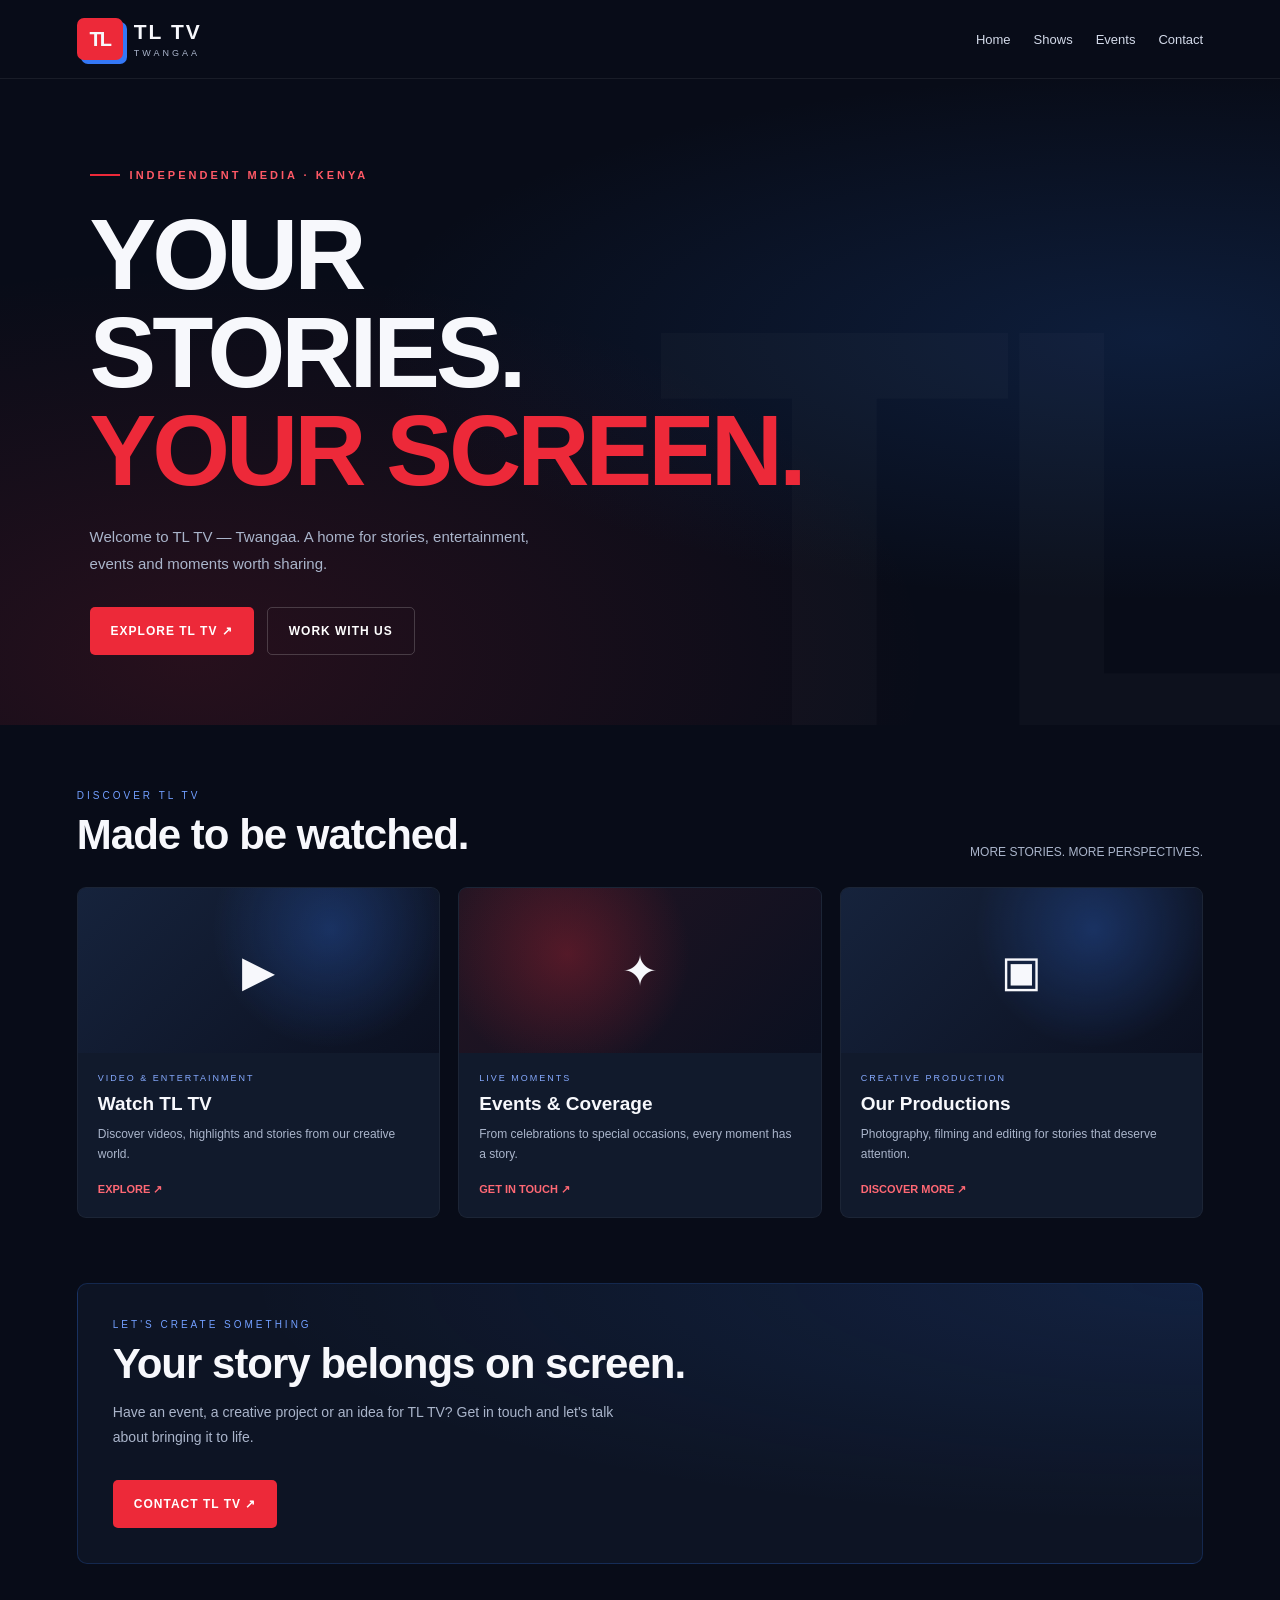
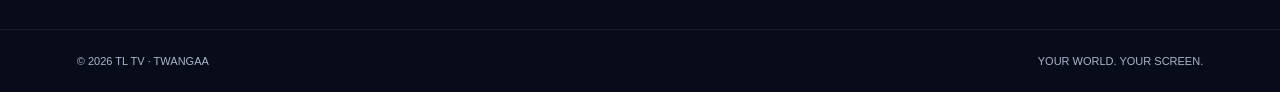
==== index.html @ fb5e9a37 "tltv" ====
<!DOCTYPE html>
<html lang="en">
<head>
  <meta charset="UTF-8">
  <meta name="viewport" content="width=device-width, initial-scale=1.0">
  <meta name="theme-color" content="#080c18">
  <meta name="description" content="TL TV — Twangaa. Your stories, your screen.">
  <title>TL TV | Twangaa</title>
  <style>
    * {
      box-sizing: border-box;
      margin: 0;
      padding: 0;
    }

    :root {
      --bg: #080c18;
      --panel: #111a2c;
      --red: #ed2939;
      --blue: #3478f6;
      --white: #f7f8fc;
      --muted: #aab5cb;
    }

    html {
      scroll-behavior: smooth;
    }

    body {
      background: var(--bg);
      color: var(--white);
      font-family: Arial, Helvetica, sans-serif;
      overflow-x: hidden;
    }

    a {
      color: inherit;
      text-decoration: none;
    }

    .topbar {
      display: flex;
      justify-content: space-between;
      align-items: center;
      padding: 18px 6%;
      border-bottom: 1px solid #ffffff12;
      background: #080c18;
    }

    .brand {
      display: flex;
      align-items: center;
      gap: 11px;
    }

    .brand-mark {
      width: 46px;
      height: 42px;
      display: grid;
      place-items: center;
      background: var(--red);
      font-size: 20px;
      font-weight: 900;
      letter-spacing: -2px;
      border-radius: 7px;
      box-shadow: 4px 4px 0 var(--blue);
    }

    .brand-name {
      font-size: 21px;
      font-weight: 900;
      letter-spacing: 2px;
    }

    .brand-tag {
      color: var(--muted);
      font-size: 9px;
      letter-spacing: 3px;
      margin-top: 4px;
    }

    .nav {
      display: flex;
      gap: 23px;
      align-items: center;
      font-size: 13px;
      color: #d4dbea;
    }

    .nav a:hover {
      color: var(--red);
    }

    .hero {
      min-height: 590px;
      padding: 90px 7% 70px;
      display: flex;
      align-items: center;
      position: relative;
      isolation: isolate;
      overflow: hidden;
      background:
        radial-gradient(ellipse at 90% 40%, #1d4e9c44, transparent 48%),
        radial-gradient(ellipse at 15% 90%, #ed293922, transparent 48%),
        var(--bg);
    }

    .hero::after {
      content: "TL";
      position: absolute;
      right: -25px;
      bottom: -105px;
      font-size: clamp(240px, 48vw, 590px);
      line-height: 1;
      font-weight: 900;
      letter-spacing: -35px;
      color: #ffffff05;
      z-index: -1;
      pointer-events: none;
    }

    .hero-content {
      max-width: 720px;
      animation: enter 1s ease both;
    }

    .eyebrow {
      display: flex;
      align-items: center;
      gap: 10px;
      color: #ff5966;
      font-size: 11px;
      font-weight: bold;
      letter-spacing: 3px;
      margin-bottom: 24px;
    }

    .eyebrow::before {
      content: "";
      width: 30px;
      height: 2px;
      background: var(--red);
    }

    h1 {
      font-size: clamp(48px, 9vw, 100px);
      line-height: .98;
      letter-spacing: -4px;
      max-width: 800px;
    }

    h1 span {
      color: var(--red);
    }

    .hero-copy {
      max-width: 450px;
      margin-top: 24px;
      line-height: 1.8;
      color: var(--muted);
      font-size: 15px;
    }

    .actions {
      display: flex;
      flex-wrap: wrap;
      gap: 13px;
      margin-top: 30px;
    }

    .button {
      display: inline-flex;
      justify-content: center;
      align-items: center;
      padding: 15px 21px;
      min-height: 48px;
      border-radius: 5px;
      font-size: 12px;
      font-weight: bold;
      letter-spacing: 1px;
      transition: transform .2s, background .2s;
    }

    .button:hover {
      transform: translateY(-3px);
    }

    .button-primary {
      background: var(--red);
      color: white;
    }

    .button-secondary {
      border: 1px solid #ffffff30;
      color: white;
    }

    .section {
      padding: 65px 6%;
    }

    .section-heading {
      display: flex;
      justify-content: space-between;
      align-items: end;
      gap: 20px;
      margin-bottom: 28px;
    }

    .section-kicker {
      color: #729fff;
      font-size: 10px;
      letter-spacing: 3px;
      margin-bottom: 10px;
    }

    h2 {
      font-size: clamp(27px, 5vw, 42px);
      letter-spacing: -1px;
    }

    .section-note {
      color: var(--muted);
      font-size: 12px;
    }

    .cards {
      display: grid;
      grid-template-columns: repeat(3, minmax(0, 1fr));
      gap: 18px;
    }

    .card {
      background: var(--panel);
      border: 1px solid #ffffff0c;
      border-radius: 9px;
      overflow: hidden;
      transition: transform .25s, border-color .25s;
    }

    .card:hover {
      transform: translateY(-5px);
      border-color: #3478f655;
    }

    .card-art {
      height: 165px;
      display: grid;
      place-items: center;
      font-size: 43px;
      background:
        radial-gradient(circle at 70% 25%, #3478f644, transparent 42%),
        linear-gradient(135deg, #16233c, #0b1020);
    }

    .card:nth-child(2) .card-art {
      background:
        radial-gradient(circle at 30% 40%, #ed293944, transparent 45%),
        linear-gradient(135deg, #251523, #0b1020);
    }

    .card-body {
      padding: 20px;
    }

    .card-label {
      color: #86aaff;
      font-size: 9px;
      letter-spacing: 2px;
    }

    .card h3 {
      font-size: 19px;
      margin-top: 10px;
    }

    .card p {
      font-size: 12px;
      color: var(--muted);
      line-height: 1.7;
      margin-top: 9px;
    }

    .watch-link {
      display: inline-block;
      color: #ff6874;
      margin-top: 18px;
      font-size: 11px;
      font-weight: bold;
    }

    .contact {
      margin: 0 6% 65px;
      padding: 35px;
      border: 1px solid #3478f633;
      border-radius: 10px;
      background:
        radial-gradient(ellipse at 100% 0%, #3478f622, transparent 60%),
        #0d1424;
    }

    .contact p {
      color: var(--muted);
      line-height: 1.8;
      margin-top: 12px;
      max-width: 510px;
      font-size: 14px;
    }

    footer {
      border-top: 1px solid #ffffff12;
      padding: 25px 6%;
      display: flex;
      justify-content: space-between;
      flex-wrap: wrap;
      gap: 12px;
      color: var(--muted);
      font-size: 11px;
    }

    @keyframes enter {
      from {
        opacity: 0;
        transform: translateY(20px);
      }
      to {
        opacity: 1;
        transform: translateY(0);
      }
    }

    @media (max-width: 650px) {
      .topbar {
        padding: 16px 5%;
      }

      .nav {
        gap: 12px;
        font-size: 11px;
      }

      .nav a:nth-child(3) {
        display: none;
      }

      .brand-mark {
        width: 39px;
        height: 37px;
        font-size: 17px;
      }

      .brand-name {
        font-size: 17px;
      }

      .brand-tag {
        font-size: 8px;
        letter-spacing: 2px;
      }

      .hero {
        min-height: 520px;
        padding: 75px 6% 65px;
      }

      h1 {
        font-size: clamp(47px, 12vw, 70px);
        letter-spacing: -2.5px;
      }

      .hero-copy {
        font-size: 14px;
      }

      .section {
        padding: 48px 5%;
      }

      .section-heading {
        align-items: start;
        flex-direction: column;
      }

      .cards {
        grid-template-columns: 1fr;
        gap: 15px;
      }

      .card-art {
        height: 150px;
      }

      .contact {
        margin: 0 5% 45px;
        padding: 25px 20px;
      }

      footer {
        padding: 22px 5%;
      }
    }

    @media (prefers-reduced-motion: reduce) {
      *, *::before, *::after {
        animation-duration: .01ms !important;
        transition-duration: .01ms !important;
        scroll-behavior: auto !important;
      }
    }
  </style>
</head>
<body>
  <header class="topbar">
    <a class="brand" href="#" aria-label="TL TV homepage">
      <span class="brand-mark">TL</span>
      <span>
        <span class="brand-name">TL TV</span>
        <span class="brand-tag" style="display:block">TWANGAA</span>
      </span>
    </a>

    <nav class="nav" aria-label="Main navigation">
      <a href="#home">Home</a>
      <a href="#shows">Shows</a>
      <a href="#events">Events</a>
      <a href="#contact">Contact</a>
    </nav>
  </header>

  <main>
    <section class="hero" id="home">
      <div class="hero-content">
        <div class="eyebrow">INDEPENDENT MEDIA · KENYA</div>
        <h1>YOUR STORIES.<br><span>YOUR SCREEN.</span></h1>
        <p class="hero-copy">
          Welcome to TL TV — Twangaa. A home for stories, entertainment,
          events and moments worth sharing.
        </p>
        <div class="actions">
          <a class="button button-primary" href="#shows">EXPLORE TL TV ↗</a>
          <a class="button button-secondary" href="#contact">WORK WITH US</a>
        </div>
      </div>
    </section>

    <section class="section" id="shows">
      <div class="section-heading">
        <div>
          <div class="section-kicker">DISCOVER TL TV</div>
          <h2>Made to be watched.</h2>
        </div>
        <p class="section-note">MORE STORIES. MORE PERSPECTIVES.</p>
      </div>

      <div class="cards">
        <article class="card">
          <div class="card-art" aria-hidden="true">▶</div>
          <div class="card-body">
            <div class="card-label">VIDEO & ENTERTAINMENT</div>
            <h3>Watch TL TV</h3>
            <p>Discover videos, highlights and stories from our creative world.</p>
            <a class="watch-link" href="#contact">EXPLORE ↗</a>
          </div>
        </article>

        <article class="card" id="events">
          <div class="card-art" aria-hidden="true">✦</div>
          <div class="card-body">
            <div class="card-label">LIVE MOMENTS</div>
            <h3>Events & Coverage</h3>
            <p>From celebrations to special occasions, every moment has a story.</p>
            <a class="watch-link" href="#contact">GET IN TOUCH ↗</a>
          </div>
        </article>

        <article class="card">
          <div class="card-art" aria-hidden="true">▣</div>
          <div class="card-body">
            <div class="card-label">CREATIVE PRODUCTION</div>
            <h3>Our Productions</h3>
            <p>Photography, filming and editing for stories that deserve attention.</p>
            <a class="watch-link" href="#contact">DISCOVER MORE ↗</a>
          </div>
        </article>
      </div>
    </section>

    <section class="contact" id="contact">
      <div class="section-kicker">LET'S CREATE SOMETHING</div>
      <h2>Your story belongs on screen.</h2>
      <p>
        Have an event, a creative project or an idea for TL TV?
        Get in touch and let's talk about bringing it to life.
      </p>
      <div class="actions">
        <a class="button button-primary" href="mailto:">CONTACT TL TV ↗</a>
      </div>
    </section>
  </main>

  <footer>
    <span>© <span id="year">2026</span> TL TV · TWANGAA</span>
    <span>YOUR WORLD. YOUR SCREEN.</span>
  </footer>

  <script>
    document.getElementById("year").textContent =
      new Date().getFullYear();
  </script>
</body>
</html>
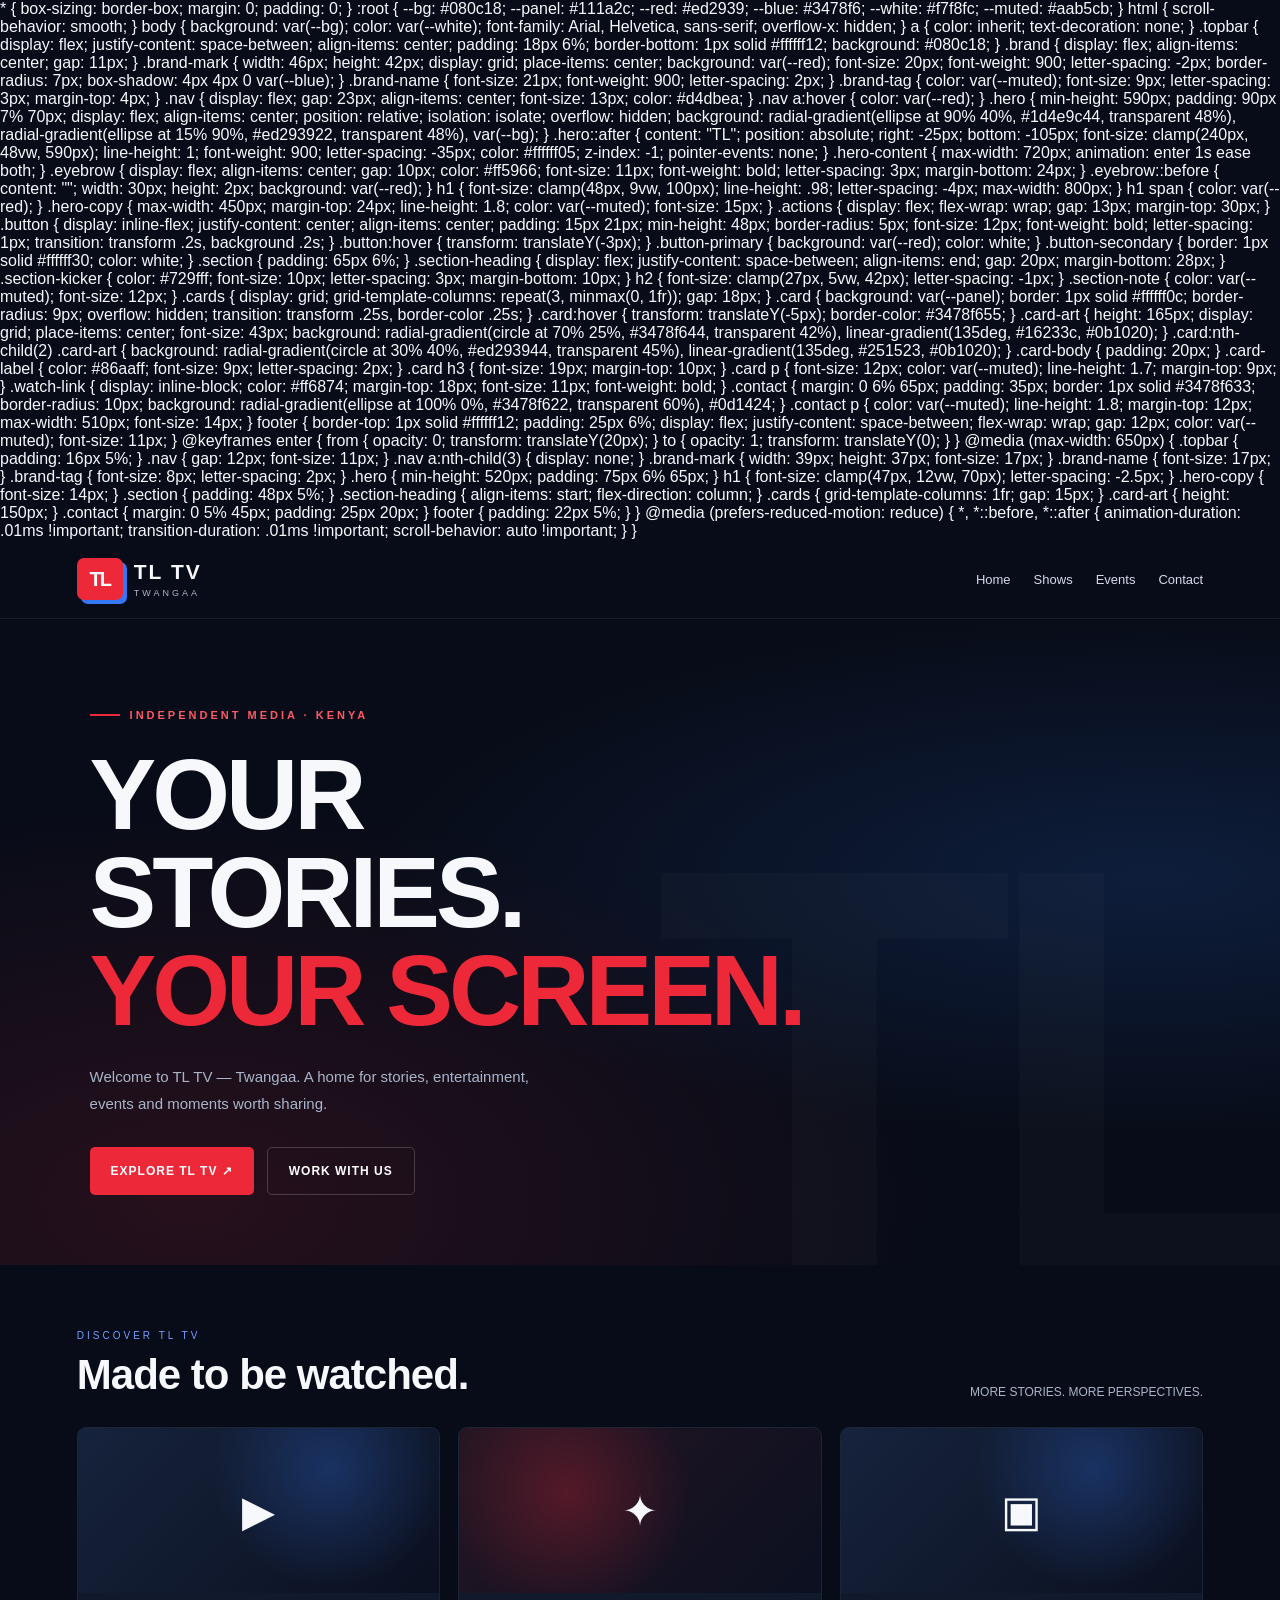
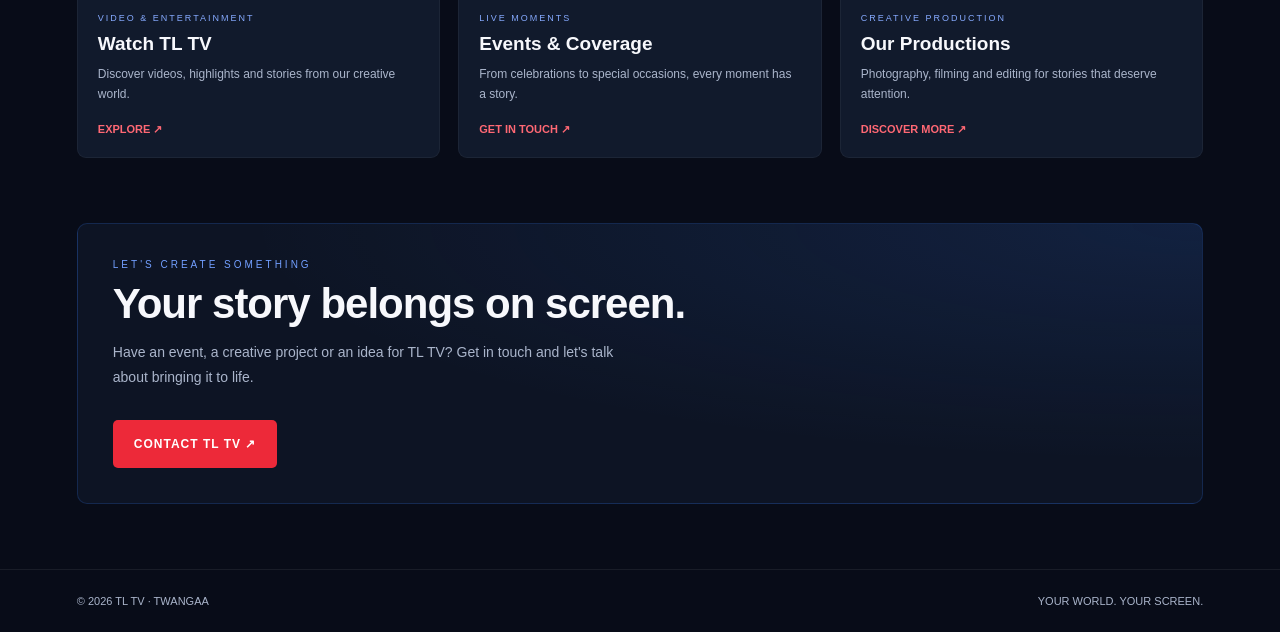
==== commit b1b6a76c: "tltv" ====
--- a/index.html
+++ b/index.html
@@ -7,7 +7,7 @@
   <meta name="theme-color" content="#080c18">
   <meta name="description" content="TL TV — Twangaa. Your stories, your screen.">
   <title>TL TV | Twangaa</title>
-  <style>
+<link rel="stylesheet" href="style.css">
     * {
       box-sizing: border-box;
       margin: 0;
--- a/style.css
+++ b/style.css
@@ -0,0 +1,401 @@
+
+* {
+  box-sizing: border-box;
+  margin: 0;
+  padding: 0;
+}
+
+:root {
+  --bg: #080c18;
+  --panel: #111a2c;
+  --red: #ed2939;
+  --blue: #3478f6;
+  --white: #f7f8fc;
+  --muted: #aab5cb;
+}
+
+html {
+  scroll-behavior: smooth;
+}
+
+body {
+  background: var(--bg);
+  color: var(--white);
+  font-family: Arial, Helvetica, sans-serif;
+  overflow-x: hidden;
+}
+
+a {
+  color: inherit;
+  text-decoration: none;
+}
+
+.topbar {
+  display: flex;
+  justify-content: space-between;
+  align-items: center;
+  padding: 18px 6%;
+  border-bottom: 1px solid #ffffff12;
+  background: var(--bg);
+}
+
+.brand {
+  display: flex;
+  align-items: center;
+  gap: 11px;
+}
+
+.brand-mark {
+  width: 46px;
+  height: 42px;
+  display: grid;
+  place-items: center;
+  background: var(--red);
+  font-size: 20px;
+  font-weight: 900;
+  letter-spacing: -2px;
+  border-radius: 7px;
+  box-shadow: 4px 4px 0 var(--blue);
+}
+
+.brand-name {
+  font-size: 21px;
+  font-weight: 900;
+  letter-spacing: 2px;
+}
+
+.brand-tag {
+  color: var(--muted);
+  font-size: 9px;
+  letter-spacing: 3px;
+  margin-top: 4px;
+}
+
+.nav {
+  display: flex;
+  gap: 23px;
+  align-items: center;
+  font-size: 13px;
+  color: #d4dbea;
+}
+
+.nav a:hover {
+  color: var(--red);
+}
+
+.hero {
+  min-height: 590px;
+  padding: 90px 7% 70px;
+  display: flex;
+  align-items: center;
+  position: relative;
+  isolation: isolate;
+  overflow: hidden;
+  background:
+    radial-gradient(ellipse at 90% 40%, #1d4e9c44, transparent 48%),
+    radial-gradient(ellipse at 15% 90%, #ed293922, transparent 48%),
+    var(--bg);
+}
+
+.hero::after {
+  content: "TL";
+  position: absolute;
+  right: -25px;
+  bottom: -105px;
+  font-size: clamp(240px, 48vw, 590px);
+  line-height: 1;
+  font-weight: 900;
+  letter-spacing: -35px;
+  color: #ffffff05;
+  z-index: -1;
+  pointer-events: none;
+}
+
+.hero-content {
+  max-width: 720px;
+  animation: enter 1s ease both;
+}
+
+.eyebrow {
+  display: flex;
+  align-items: center;
+  gap: 10px;
+  color: #ff5966;
+  font-size: 11px;
+  font-weight: bold;
+  letter-spacing: 3px;
+  margin-bottom: 24px;
+}
+
+.eyebrow::before {
+  content: "";
+  width: 30px;
+  height: 2px;
+  background: var(--red);
+}
+
+h1 {
+  font-size: clamp(48px, 9vw, 100px);
+  line-height: .98;
+  letter-spacing: -4px;
+  max-width: 800px;
+}
+
+h1 span {
+  color: var(--red);
+}
+
+.hero-copy {
+  max-width: 450px;
+  margin-top: 24px;
+  line-height: 1.8;
+  color: var(--muted);
+  font-size: 15px;
+}
+
+.actions {
+  display: flex;
+  flex-wrap: wrap;
+  gap: 13px;
+  margin-top: 30px;
+}
+
+.button {
+  display: inline-flex;
+  justify-content: center;
+  align-items: center;
+  padding: 15px 21px;
+  min-height: 48px;
+  border-radius: 5px;
+  font-size: 12px;
+  font-weight: bold;
+  letter-spacing: 1px;
+  transition: transform .2s, background .2s;
+}
+
+.button:hover {
+  transform: translateY(-3px);
+}
+
+.button-primary {
+  background: var(--red);
+  color: white;
+}
+
+.button-secondary {
+  border: 1px solid #ffffff30;
+  color: white;
+}
+
+.section {
+  padding: 65px 6%;
+}
+
+.section-heading {
+  display: flex;
+  justify-content: space-between;
+  align-items: end;
+  gap: 20px;
+  margin-bottom: 28px;
+}
+
+.section-kicker {
+  color: #729fff;
+  font-size: 10px;
+  letter-spacing: 3px;
+  margin-bottom: 10px;
+}
+
+h2 {
+  font-size: clamp(27px, 5vw, 42px);
+  letter-spacing: -1px;
+}
+
+.section-note {
+  color: var(--muted);
+  font-size: 12px;
+}
+
+.cards {
+  display: grid;
+  grid-template-columns: repeat(3, minmax(0, 1fr));
+  gap: 18px;
+}
+
+.card {
+  background: var(--panel);
+  border: 1px solid #ffffff0c;
+  border-radius: 9px;
+  overflow: hidden;
+  transition: transform .25s, border-color .25s;
+}
+
+.card:hover {
+  transform: translateY(-5px);
+  border-color: #3478f655;
+}
+
+.card-art {
+  height: 165px;
+  display: grid;
+  place-items: center;
+  font-size: 43px;
+  background:
+    radial-gradient(circle at 70% 25%, #3478f644, transparent 42%),
+    linear-gradient(135deg, #16233c, #0b1020);
+}
+
+.card:nth-child(2) .card-art {
+  background:
+    radial-gradient(circle at 30% 40%, #ed293944, transparent 45%),
+    linear-gradient(135deg, #251523, #0b1020);
+}
+
+.card-body {
+  padding: 20px;
+}
+
+.card-label {
+  color: #86aaff;
+  font-size: 9px;
+  letter-spacing: 2px;
+}
+
+.card h3 {
+  font-size: 19px;
+  margin-top: 10px;
+}
+
+.card p {
+  font-size: 12px;
+  color: var(--muted);
+  line-height: 1.7;
+  margin-top: 9px;
+}
+
+.watch-link {
+  display: inline-block;
+  color: #ff6874;
+  margin-top: 18px;
+  font-size: 11px;
+  font-weight: bold;
+}
+
+.contact {
+  margin: 0 6% 65px;
+  padding: 35px;
+  border: 1px solid #3478f633;
+  border-radius: 10px;
+  background:
+    radial-gradient(ellipse at 100% 0%, #3478f622, transparent 60%),
+    #0d1424;
+}
+
+.contact p {
+  color: var(--muted);
+  line-height: 1.8;
+  margin-top: 12px;
+  max-width: 510px;
+  font-size: 14px;
+}
+
+footer {
+  border-top: 1px solid #ffffff12;
+  padding: 25px 6%;
+  display: flex;
+  justify-content: space-between;
+  flex-wrap: wrap;
+  gap: 12px;
+  color: var(--muted);
+  font-size: 11px;
+}
+
+@keyframes enter {
+  from {
+    opacity: 0;
+    transform: translateY(20px);
+  }
+  to {
+    opacity: 1;
+    transform: translateY(0);
+  }
+}
+
+@media (max-width: 650px) {
+  .topbar {
+    padding: 16px 5%;
+  }
+
+  .nav {
+    gap: 12px;
+    font-size: 11px;
+  }
+
+  .nav a:nth-child(3) {
+    display: none;
+  }
+
+  .brand-mark {
+    width: 39px;
+    height: 37px;
+    font-size: 17px;
+  }
+
+  .brand-name {
+    font-size: 17px;
+  }
+
+  .brand-tag {
+    font-size: 8px;
+    letter-spacing: 2px;
+  }
+
+  .hero {
+    min-height: 520px;
+    padding: 75px 6% 65px;
+  }
+
+  h1 {
+    font-size: clamp(47px, 12vw, 70px);
+    letter-spacing: -2.5px;
+  }
+
+  .hero-copy {
+    font-size: 14px;
+  }
+
+  .section {
+    padding: 48px 5%;
+  }
+
+  .section-heading {
+    align-items: start;
+    flex-direction: column;
+  }
+
+  .cards {
+    grid-template-columns: 1fr;
+    gap: 15px;
+  }
+
+  .card-art {
+    height: 150px;
+  }
+
+  .contact {
+    margin: 0 5% 45px;
+    padding: 25px 20px;
+  }
+
+  footer {
+    padding: 22px 5%;
+  }
+}
+
+@media (prefers-reduced-motion: reduce) {
+  *, *::before, *::after {
+    animation-duration: .01ms !important;
+    transition-duration: .01ms !important;
+    scroll-behavior: auto !important;
+  }
+}
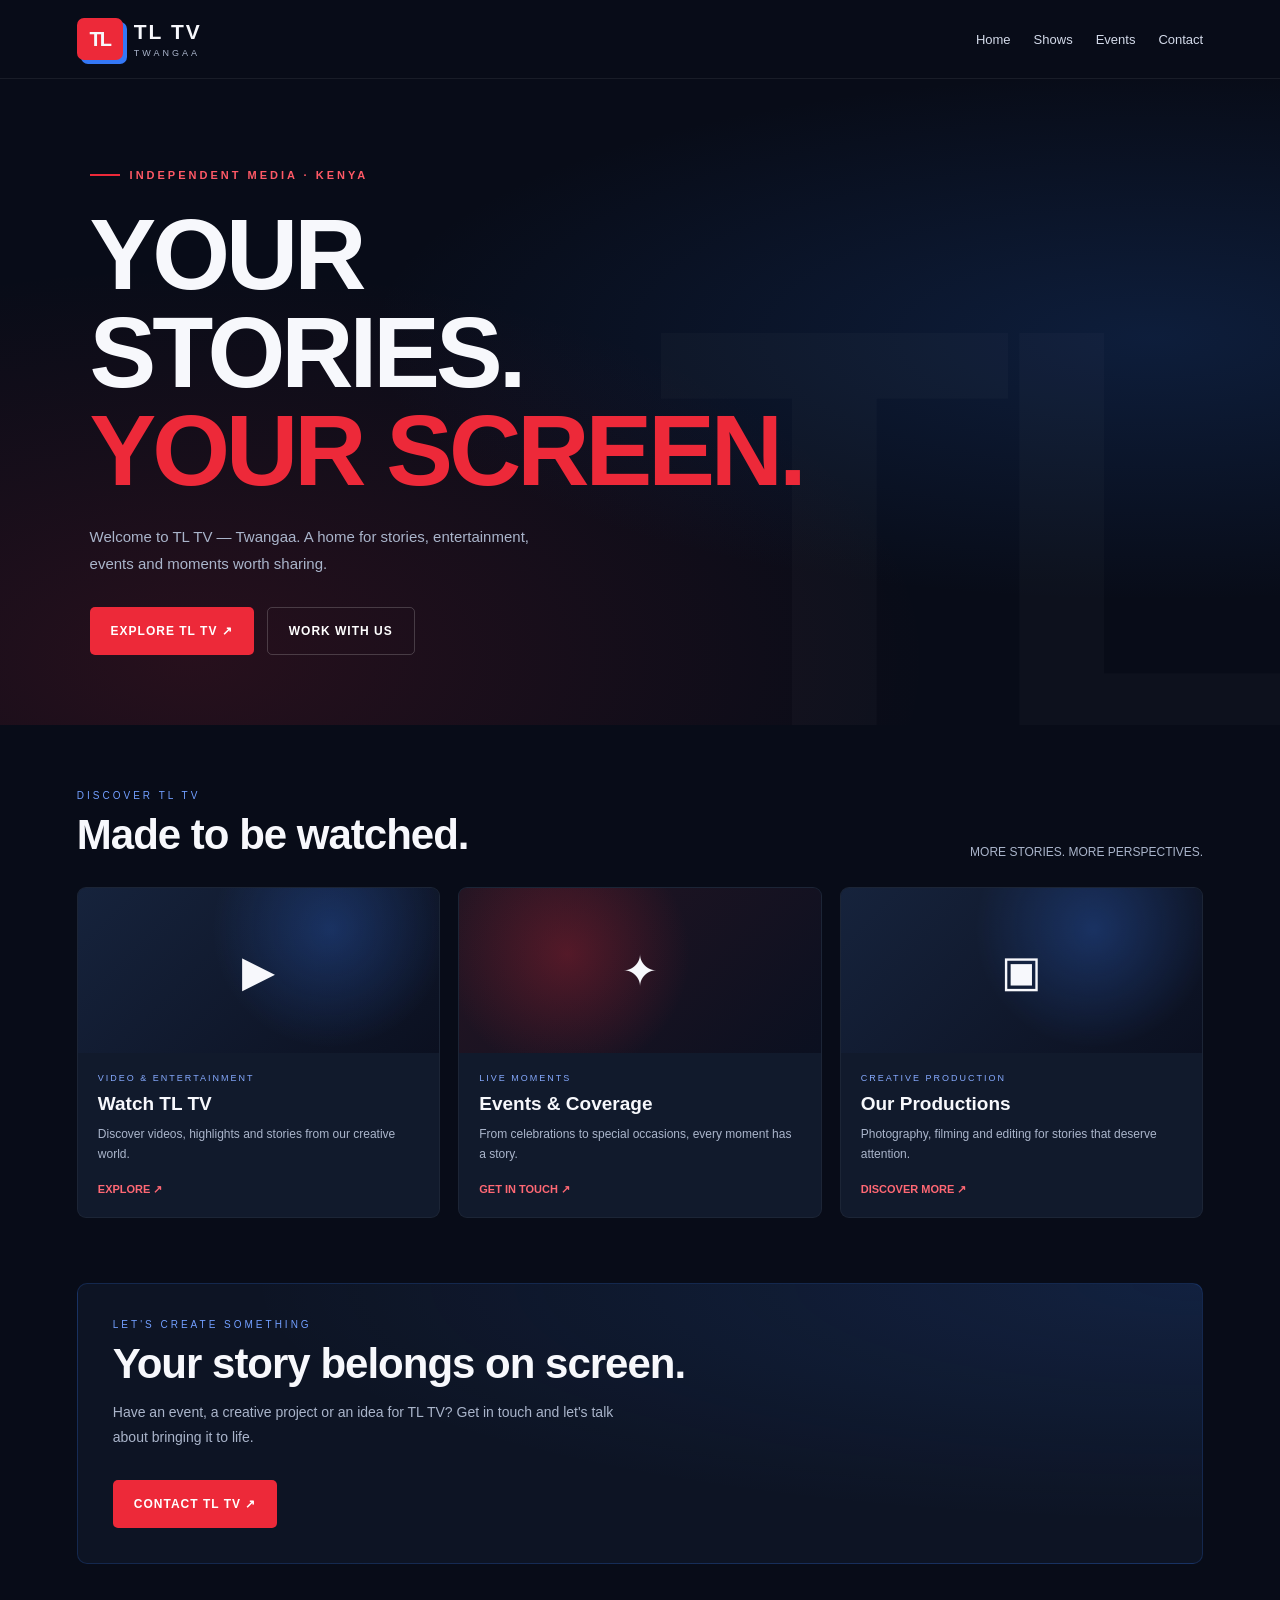
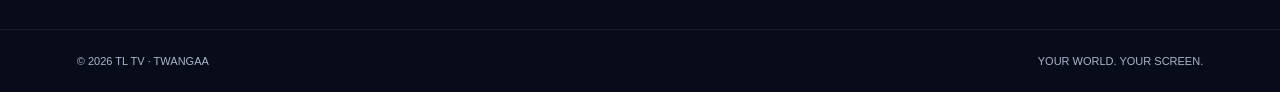
==== commit 69963404: "tltv Removed extensive CSS styles from index.html." ====
--- a/index.html
+++ b/index.html
@@ -8,407 +8,7 @@
   <meta name="description" content="TL TV — Twangaa. Your stories, your screen.">
   <title>TL TV | Twangaa</title>
 <link rel="stylesheet" href="style.css">
-    * {
-      box-sizing: border-box;
-      margin: 0;
-      padding: 0;
-    }
-
-    :root {
-      --bg: #080c18;
-      --panel: #111a2c;
-      --red: #ed2939;
-      --blue: #3478f6;
-      --white: #f7f8fc;
-      --muted: #aab5cb;
-    }
-
-    html {
-      scroll-behavior: smooth;
-    }
-
-    body {
-      background: var(--bg);
-      color: var(--white);
-      font-family: Arial, Helvetica, sans-serif;
-      overflow-x: hidden;
-    }
-
-    a {
-      color: inherit;
-      text-decoration: none;
-    }
-
-    .topbar {
-      display: flex;
-      justify-content: space-between;
-      align-items: center;
-      padding: 18px 6%;
-      border-bottom: 1px solid #ffffff12;
-      background: #080c18;
-    }
-
-    .brand {
-      display: flex;
-      align-items: center;
-      gap: 11px;
-    }
-
-    .brand-mark {
-      width: 46px;
-      height: 42px;
-      display: grid;
-      place-items: center;
-      background: var(--red);
-      font-size: 20px;
-      font-weight: 900;
-      letter-spacing: -2px;
-      border-radius: 7px;
-      box-shadow: 4px 4px 0 var(--blue);
-    }
-
-    .brand-name {
-      font-size: 21px;
-      font-weight: 900;
-      letter-spacing: 2px;
-    }
-
-    .brand-tag {
-      color: var(--muted);
-      font-size: 9px;
-      letter-spacing: 3px;
-      margin-top: 4px;
-    }
-
-    .nav {
-      display: flex;
-      gap: 23px;
-      align-items: center;
-      font-size: 13px;
-      color: #d4dbea;
-    }
-
-    .nav a:hover {
-      color: var(--red);
-    }
-
-    .hero {
-      min-height: 590px;
-      padding: 90px 7% 70px;
-      display: flex;
-      align-items: center;
-      position: relative;
-      isolation: isolate;
-      overflow: hidden;
-      background:
-        radial-gradient(ellipse at 90% 40%, #1d4e9c44, transparent 48%),
-        radial-gradient(ellipse at 15% 90%, #ed293922, transparent 48%),
-        var(--bg);
-    }
-
-    .hero::after {
-      content: "TL";
-      position: absolute;
-      right: -25px;
-      bottom: -105px;
-      font-size: clamp(240px, 48vw, 590px);
-      line-height: 1;
-      font-weight: 900;
-      letter-spacing: -35px;
-      color: #ffffff05;
-      z-index: -1;
-      pointer-events: none;
-    }
-
-    .hero-content {
-      max-width: 720px;
-      animation: enter 1s ease both;
-    }
-
-    .eyebrow {
-      display: flex;
-      align-items: center;
-      gap: 10px;
-      color: #ff5966;
-      font-size: 11px;
-      font-weight: bold;
-      letter-spacing: 3px;
-      margin-bottom: 24px;
-    }
-
-    .eyebrow::before {
-      content: "";
-      width: 30px;
-      height: 2px;
-      background: var(--red);
-    }
-
-    h1 {
-      font-size: clamp(48px, 9vw, 100px);
-      line-height: .98;
-      letter-spacing: -4px;
-      max-width: 800px;
-    }
-
-    h1 span {
-      color: var(--red);
-    }
-
-    .hero-copy {
-      max-width: 450px;
-      margin-top: 24px;
-      line-height: 1.8;
-      color: var(--muted);
-      font-size: 15px;
-    }
-
-    .actions {
-      display: flex;
-      flex-wrap: wrap;
-      gap: 13px;
-      margin-top: 30px;
-    }
-
-    .button {
-      display: inline-flex;
-      justify-content: center;
-      align-items: center;
-      padding: 15px 21px;
-      min-height: 48px;
-      border-radius: 5px;
-      font-size: 12px;
-      font-weight: bold;
-      letter-spacing: 1px;
-      transition: transform .2s, background .2s;
-    }
-
-    .button:hover {
-      transform: translateY(-3px);
-    }
-
-    .button-primary {
-      background: var(--red);
-      color: white;
-    }
-
-    .button-secondary {
-      border: 1px solid #ffffff30;
-      color: white;
-    }
-
-    .section {
-      padding: 65px 6%;
-    }
-
-    .section-heading {
-      display: flex;
-      justify-content: space-between;
-      align-items: end;
-      gap: 20px;
-      margin-bottom: 28px;
-    }
-
-    .section-kicker {
-      color: #729fff;
-      font-size: 10px;
-      letter-spacing: 3px;
-      margin-bottom: 10px;
-    }
-
-    h2 {
-      font-size: clamp(27px, 5vw, 42px);
-      letter-spacing: -1px;
-    }
-
-    .section-note {
-      color: var(--muted);
-      font-size: 12px;
-    }
-
-    .cards {
-      display: grid;
-      grid-template-columns: repeat(3, minmax(0, 1fr));
-      gap: 18px;
-    }
-
-    .card {
-      background: var(--panel);
-      border: 1px solid #ffffff0c;
-      border-radius: 9px;
-      overflow: hidden;
-      transition: transform .25s, border-color .25s;
-    }
-
-    .card:hover {
-      transform: translateY(-5px);
-      border-color: #3478f655;
-    }
-
-    .card-art {
-      height: 165px;
-      display: grid;
-      place-items: center;
-      font-size: 43px;
-      background:
-        radial-gradient(circle at 70% 25%, #3478f644, transparent 42%),
-        linear-gradient(135deg, #16233c, #0b1020);
-    }
-
-    .card:nth-child(2) .card-art {
-      background:
-        radial-gradient(circle at 30% 40%, #ed293944, transparent 45%),
-        linear-gradient(135deg, #251523, #0b1020);
-    }
-
-    .card-body {
-      padding: 20px;
-    }
-
-    .card-label {
-      color: #86aaff;
-      font-size: 9px;
-      letter-spacing: 2px;
-    }
-
-    .card h3 {
-      font-size: 19px;
-      margin-top: 10px;
-    }
-
-    .card p {
-      font-size: 12px;
-      color: var(--muted);
-      line-height: 1.7;
-      margin-top: 9px;
-    }
-
-    .watch-link {
-      display: inline-block;
-      color: #ff6874;
-      margin-top: 18px;
-      font-size: 11px;
-      font-weight: bold;
-    }
-
-    .contact {
-      margin: 0 6% 65px;
-      padding: 35px;
-      border: 1px solid #3478f633;
-      border-radius: 10px;
-      background:
-        radial-gradient(ellipse at 100% 0%, #3478f622, transparent 60%),
-        #0d1424;
-    }
-
-    .contact p {
-      color: var(--muted);
-      line-height: 1.8;
-      margin-top: 12px;
-      max-width: 510px;
-      font-size: 14px;
-    }
-
-    footer {
-      border-top: 1px solid #ffffff12;
-      padding: 25px 6%;
-      display: flex;
-      justify-content: space-between;
-      flex-wrap: wrap;
-      gap: 12px;
-      color: var(--muted);
-      font-size: 11px;
-    }
-
-    @keyframes enter {
-      from {
-        opacity: 0;
-        transform: translateY(20px);
-      }
-      to {
-        opacity: 1;
-        transform: translateY(0);
-      }
-    }
-
-    @media (max-width: 650px) {
-      .topbar {
-        padding: 16px 5%;
-      }
-
-      .nav {
-        gap: 12px;
-        font-size: 11px;
-      }
-
-      .nav a:nth-child(3) {
-        display: none;
-      }
-
-      .brand-mark {
-        width: 39px;
-        height: 37px;
-        font-size: 17px;
-      }
-
-      .brand-name {
-        font-size: 17px;
-      }
-
-      .brand-tag {
-        font-size: 8px;
-        letter-spacing: 2px;
-      }
-
-      .hero {
-        min-height: 520px;
-        padding: 75px 6% 65px;
-      }
-
-      h1 {
-        font-size: clamp(47px, 12vw, 70px);
-        letter-spacing: -2.5px;
-      }
-
-      .hero-copy {
-        font-size: 14px;
-      }
-
-      .section {
-        padding: 48px 5%;
-      }
-
-      .section-heading {
-        align-items: start;
-        flex-direction: column;
-      }
-
-      .cards {
-        grid-template-columns: 1fr;
-        gap: 15px;
-      }
-
-      .card-art {
-        height: 150px;
-      }
-
-      .contact {
-        margin: 0 5% 45px;
-        padding: 25px 20px;
-      }
-
-      footer {
-        padding: 22px 5%;
-      }
-    }
-
-    @media (prefers-reduced-motion: reduce) {
-      *, *::before, *::after {
-        animation-duration: .01ms !important;
-        transition-duration: .01ms !important;
-        scroll-behavior: auto !important;
-      }
-    }
-  </style>
+   
 </head>
 <body>
   <header class="topbar">
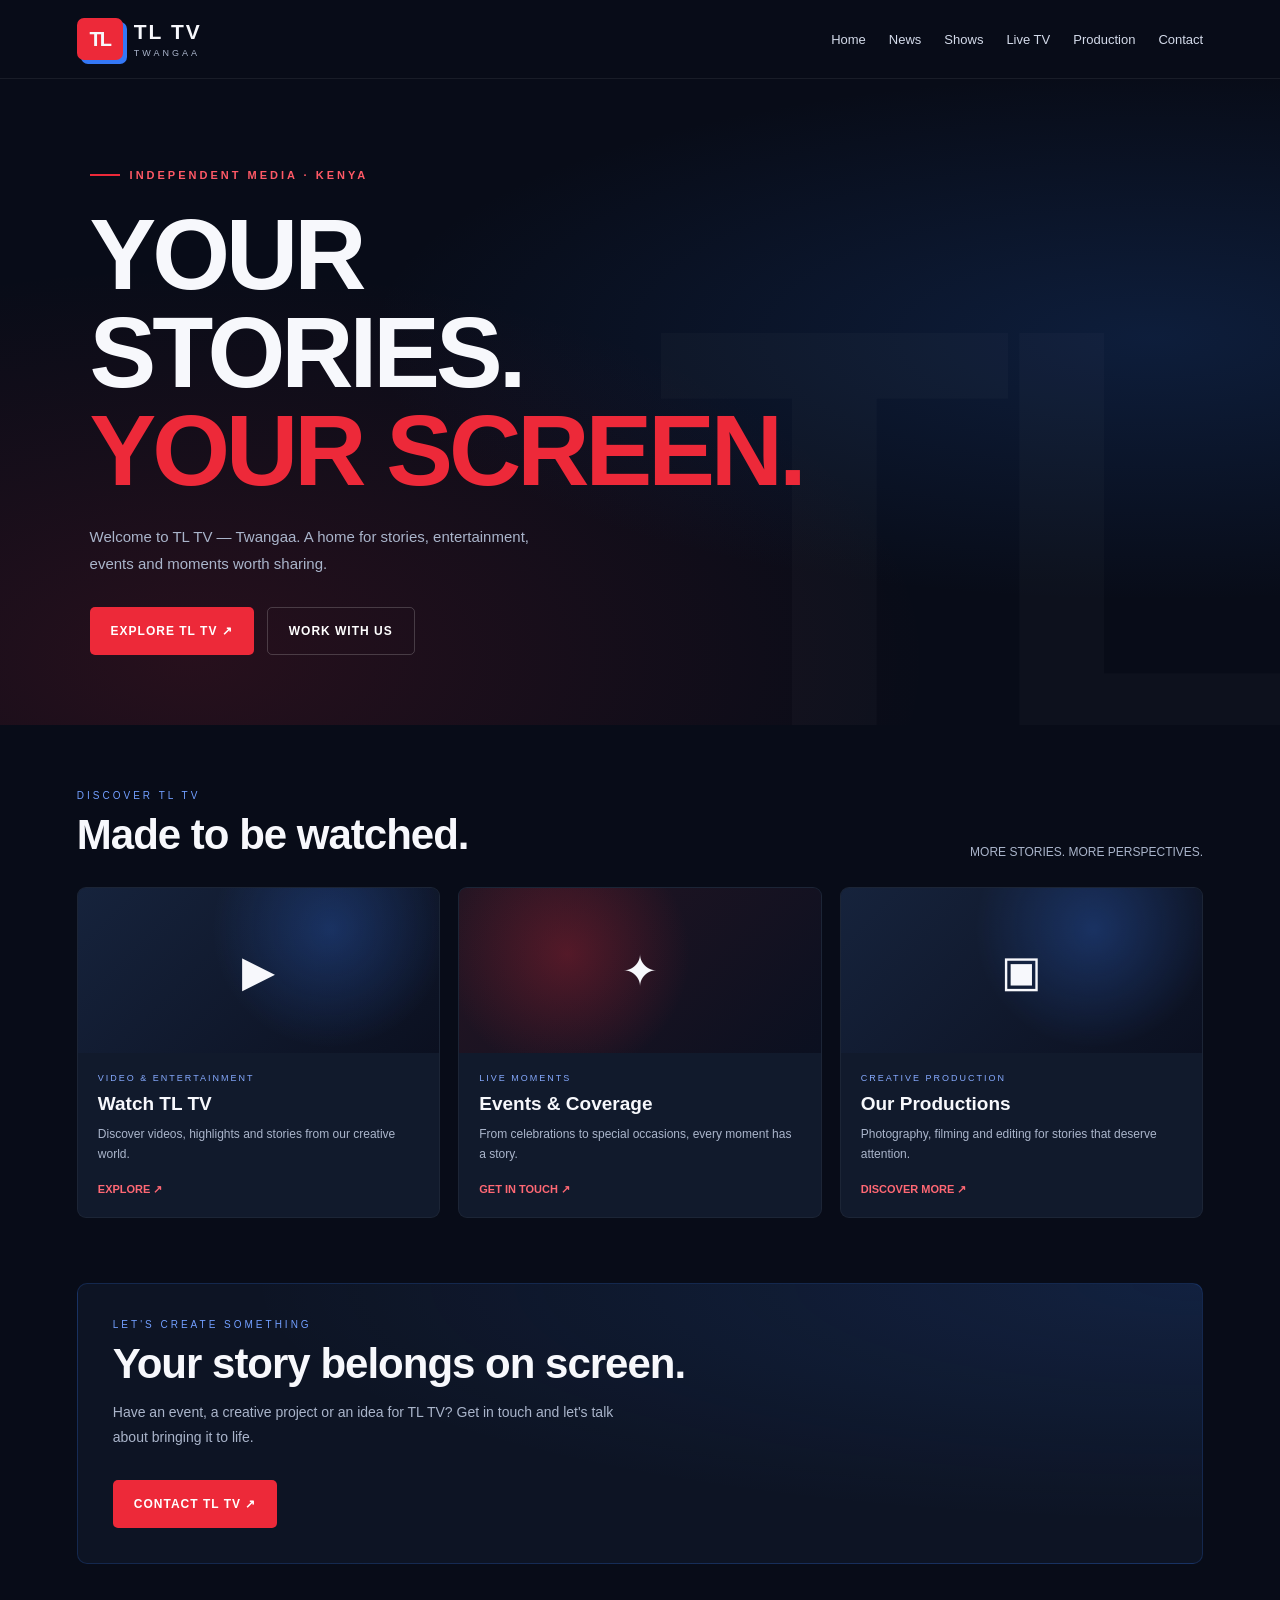
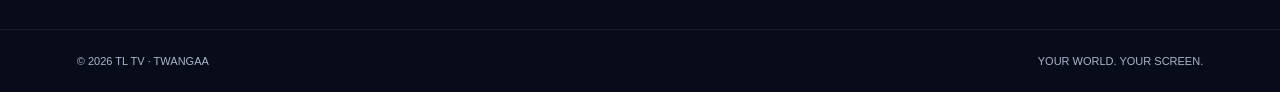
==== commit 9e7e188c: "tltv" ====
--- a/index.html
+++ b/index.html
@@ -20,12 +20,16 @@
       </span>
     </a>
 
-    <nav class="nav" aria-label="Main navigation">
-      <a href="#home">Home</a>
-      <a href="#shows">Shows</a>
-      <a href="#events">Events</a>
-      <a href="#contact">Contact</a>
-    </nav>
+   
+<nav class="nav">
+  <a href="index.html">Home</a>
+  <a href="news.html">News</a>
+  <a href="shows.html">Shows</a>
+  <a href="live.html">Live TV</a>
+  <a href="production.html">Production</a>
+  <a href="contact.html">Contact</a>
+</nav>
+
   </header>
 
   <main>
